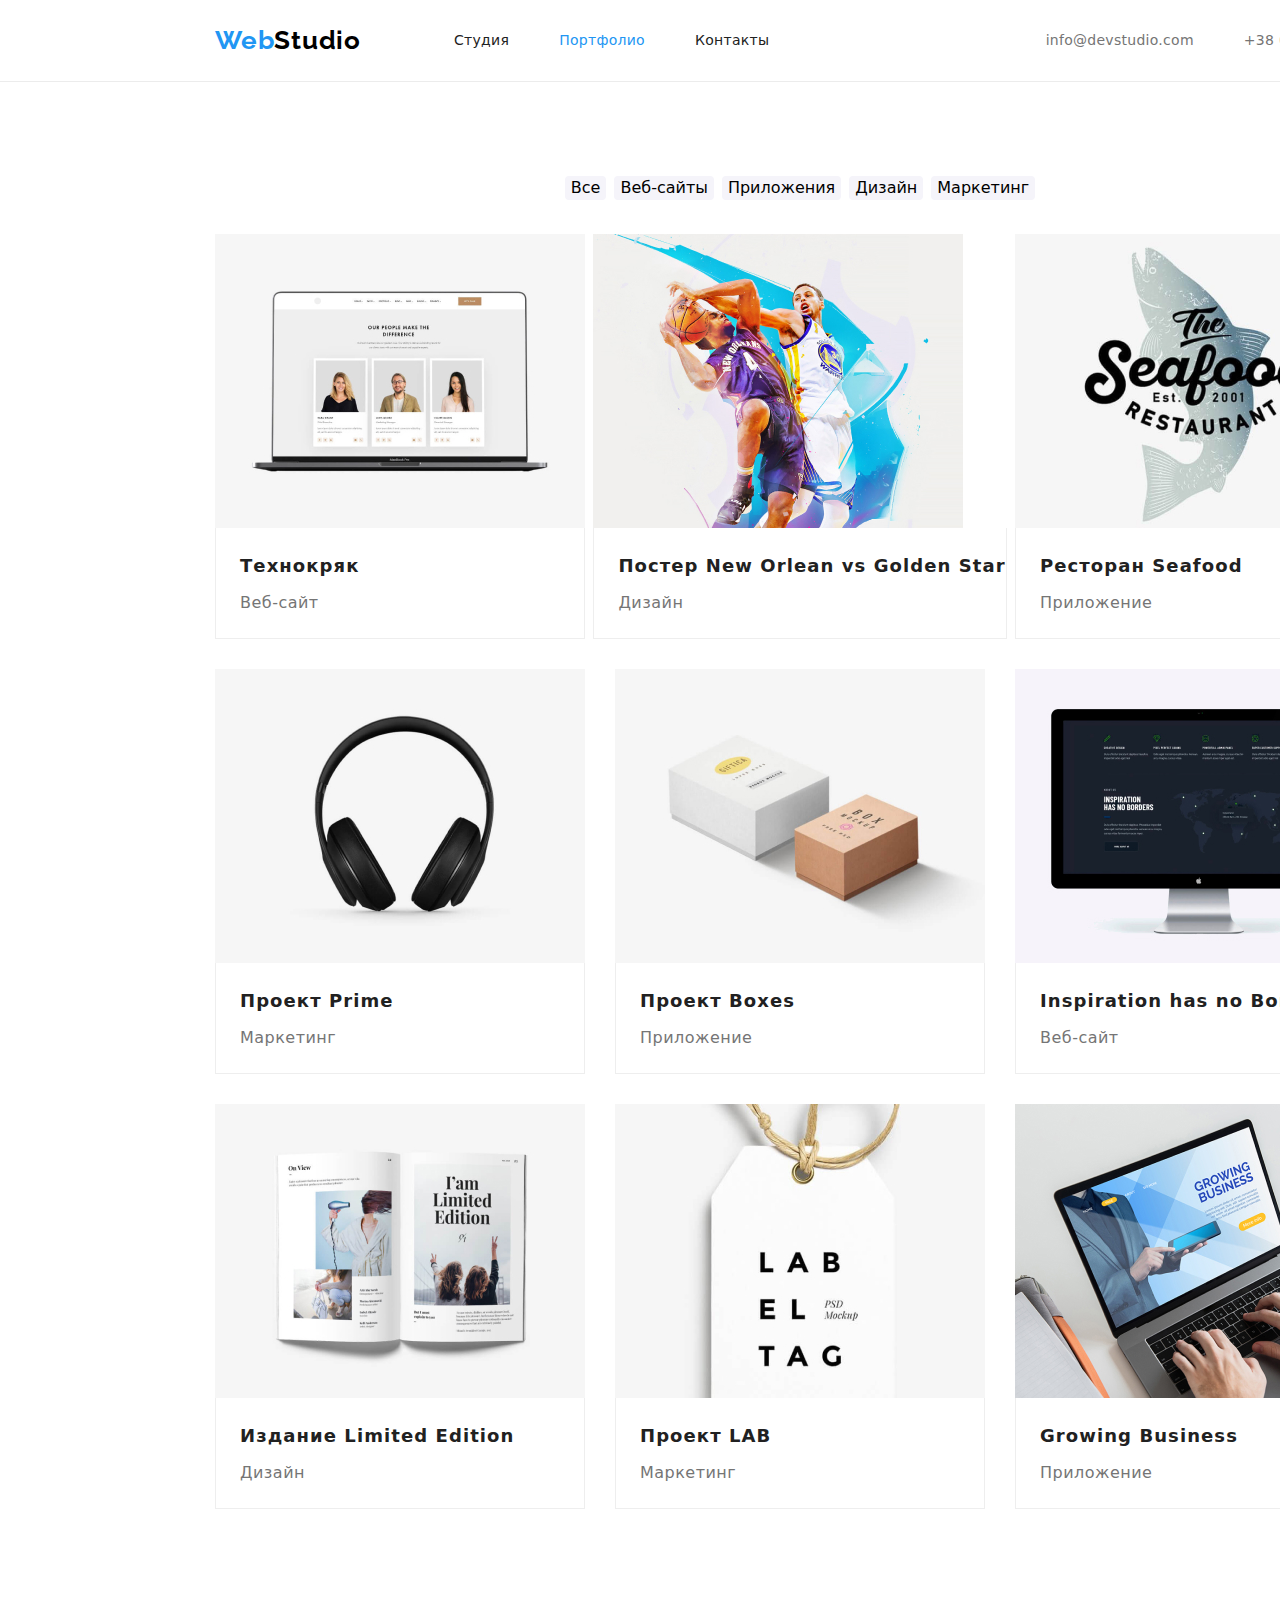
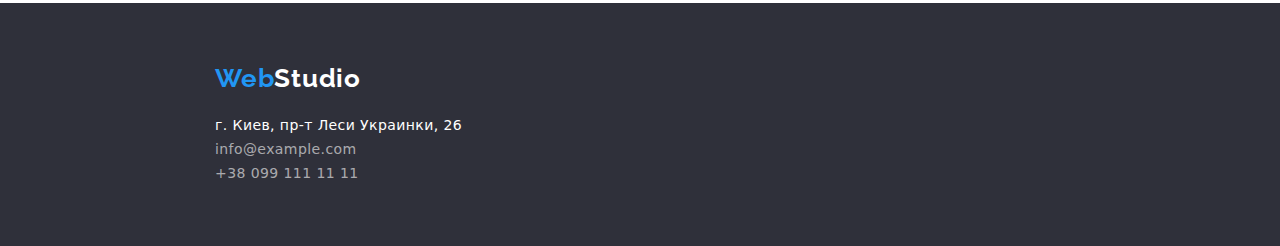
==== portfolio.html @ 0e43799f "Create portfolio.html" ====
<!DOCTYPE html>
<html lang="ru">
  <head>
    <meta charset="UTF-8" />
    <meta name="viewport" content="width-device-width, initial-scale=1.0" />
    <title>Студія</title>
    <link rel="stylesheet" href="./css/styles.css" />
    <link rel="preconnect" href="https://fonts.googleapis.com" />
    <link rel="preconnect" href="https://fonts.gstatic.com" crossorigin />
    <link
      href="https://fonts.googleapis.com/css2?family=Raleway:wght@700&family=Roboto:wght@400;500;700;900&display=swap"
      rel="stylesheet"
    />
    <link
      rel="stylesheet"
      href="https://cdnjs.cloudflare.com/ajax/libs/modern-normalize/1.1.0/modern-normalize.min.css"
    />
  </head>
  <body class="body">
    <!-- Section header -->
    <header class="header line">
      <div class="container header-container">
        <nav class="header-nav">
          <!-- Секція Меню навігації -->

          <a class="header-logo link" href="./index.html"
            >Web<span class="header-logo-part2">Studio</span></a
          >
          <ul class="header-list list">
            <li>
              <a class="header-list-item header-link link" href="./index.html">Студия</a>
            </li>
            <li>
              <a class="header-list-item header-link link-portfolio-cl link" href="./portfolio.html"
                >Портфолио</a
              >
            </li>
            <li>
              <a class="header-list-item header-link link" href="">Контакты</a>
            </li>
          </ul>
        </nav>
        <!-- Секція Меню навігації Контакти -->
        <div class="header-group">
          <ul class="header-list list">
            <li>
              <a class="header-link link-mail link" href="mailto:info@devstudio.com"
                >info@devstudio.com</a
              >
            </li>
            <li>
              <a class="header-link link-tel link" href="tel:+380961111111">+38 096 111 11 11</a>
            </li>
          </ul>
        </div>
      </div>
    </header>
    <!-- Секція Основна -->
    <main>
      <section class="portfolio">
        <div class="container portfolio-container">
          <h1 hidden>Портфолио</h1>
          <!-- Section filter -->
            <ul class="filter-list list">
              <li class="filter-list-item">
                <button class="filter-btn btn-all" type="button">Все</button>
              </li>
              <li class="filter-list-item">
                <button class="filter-btn" type="button">Веб-сайты</button>
              </li>
              <li class="filter-list-item">
                <button class="filter-btn" type="button">Приложения</button>
              </li>
              <li class="filter-list-item">
                <button class="filter-btn" type="button">Дизайн</button>
              </li>
              <li class="filter-list-item">
                <button class="filter-btn" type="button">Маркетинг</button>
              </li>
            </ul>
          </div>
      </section>
          <!-- Section Projects -->
      <section class="projects">
        <div class="container projects-container">
            <ul class="projects-list list">
              <li class="projects-list-items">
                <a class="project-link link" href="">
                  <img src="./images/portfolio-page/project1.jpg" alt="" width="370" height="294" />
                  <div class="projects-item-bottom">
                  <h3 class="projects-title">Технокряк</h3>
                  <p class="projects-category">Веб-сайт</p>
                  </div>
                </a>
              </li>
              <li class="projects-list-items">
                <a class="project-link link" href="">
                  <img src="./images/portfolio-page/project2.jpg" alt="" width="370" height="294" />
                  <div class="projects-item-bottom">
                  <h3 class="projects-title">Постер New Orlean vs Golden Star</h3>
                  <p class="projects-category">Дизайн</p>
                  </div>
                </a>
              </li>
              <li class="projects-list-items">
                <a class="project-link link" href="">
                  <img src="./images/portfolio-page/project3.jpg" alt="" width="370" height="294" />
                  <div class="projects-item-bottom">
                  <h3 class="projects-title">Ресторан Seafood</h3>
                  <p class="projects-category">Приложение</p>
                  </div>
                </a>
              </li>
              <li class="projects-list-items">
                <a class="project-link link" href="">
                  <img src="./images/portfolio-page/project4.jpg" alt="" width="370" height="294" />
                  <div class="projects-item-bottom">
                  <h3 class="projects-title">Проект Prime</h3>
                  <p class="projects-category">Маркетинг</p>
                  </div>
                </a>
              </li>
              <li class="projects-list-items">
                <a class="project-link link" href="">
                  <img src="./images/portfolio-page/project5.jpg" alt="" width="370" height="294" />
                  <div class="projects-item-bottom">
                  <h3 class="projects-title">Проект Boxes</h3>
                  <p class="projects-category">Приложение</p>
                  </div>
                </a>
              </li>
              <li class="projects-list-items">
                <a class="project-link link" href="">
                  <img src="./images/portfolio-page/project6.jpg" alt="" width="370" height="294" />
                  <div class="projects-item-bottom">
                  <h3 class="projects-title">Inspiration has no Borders</h3>
                  <p class="projects-category">Веб-сайт</p>
                  </div>
                </a>
              </li>
              <li class="projects-list-items">
                <a class="project-link link" href="">
                  <img src="./images/portfolio-page/project7.jpg" alt="" width="370" height="294" />
                  <div class="projects-item-bottom">
                  <h3 class="projects-title">Издание Limited Edition</h3>
                  <p class="projects-category">Дизайн</p>
                  </div>
                </a>
              </li>
              <li class="projects-list-items">
                <a class="project-link link" href="">
                  <img src="./images/portfolio-page/project8.jpg" alt="" width="370" height="294" />
                  <div class="projects-item-bottom">
                  <h3 class="projects-title">Проект LAB</h3>
                  <p class="projects-category">Маркетинг</p>
                  </div>
                </a>
              </li>
              <li class="projects-list-items">
                <a class="project-link link" href="">
                  <img src="./images/portfolio-page/project9.jpg" alt="" width="370" height="294" />
                  <div class="projects-item-bottom">
                  <h3 class="projects-title">Growing Business</h3>
                  <p class="projects-category">Приложение</p>
                  </div>
                </a>
              </li>
            </ul>
        </div>
      </section>
    </main>
    <!-- Секція Футер -->
    <footer class="footer">
      <div class="container footer-container">
        <a class="footer-logo link" href="./index.html"
          >Web<span class="footer-logo-part2">Studio</span></a
        >
        <address class="footer-address">
          <ul class="footer-list list">
            <li>
              <a
                class="footer-list-item footer-map link"
                href="https://goo.gl/maps/2WVePu2FKBnyKHRVA"
                target="_blank"
                rel="noopener nofollow noreferrer"
                >г. Киев, пр-т Леси Украинки, 26</a
              >
            </li>
            <li>
              <a class="footer-list-item footer-contacts link" href="mailto:info@example.com"
                >info@example.com</a
              >
            </li>
            <li>
              <a class="footer-list-item footer-contacts link" href="tel:+380991111111"
                >+38 099 111 11 11</a
              >
            </li>
          </ul>
        </address>
      </div>
    </footer>
  </body>
</html>
---- css/styles.css ----
:root {
  --brand-color: #2196f3;
  --txt-body-color: #212121;
  --txt-main-color: #ffffff;
  --txt-secondary-color: #757575;
  --background-color: #2f303a;
  --team-background-color: #f5f4fa;
}

body {
  margin: 0;
  font-family: 'Roboto', sans-serif;
  font-style: normal;
  font-size: 14px;
  color: var(--txt-body-color);
  width: 1600px;
  background-color: #e5e5e5;
}

h1,
h2,
h3,
h4,
p {
  margin: 0;
}

img {
  display: block;
  max-width: 100%;
  height: auto;
}
.container {
  margin-left: auto;
  margin-right: auto;
  width: 1200px;
  padding-left: 15px;
  padding-right: 15px;

  /* outline: 1px solid red; */
}
.link {
  text-decoration: none;
}

.list {
  list-style: none;
  margin: 0;
  padding: 0;
}
/* Section header */

.header {
  background-color: var(--txt-main-color);
}

.header-container {
  display: flex;
  flex-direction: row;
  align-items: center;

  padding-top: 25px;
  padding-bottom: 25px;
}

.line {
  width: auto;
  border-bottom: 1px solid #ECECEC;
}

.header-nav {
  display: flex;
  flex-direction: row;
  align-items: center;
}

.header-logo {
  font-family: 'Raleway';
  font-weight: 700;
  font-size: 26px;
  line-height: 31px;
  letter-spacing: 0.03em;

  color: var(--brand-color);

  margin-right: 93px;
}

.header-logo-part2 {
  color: black;
}

.header-list {
  display: flex;
  flex-direction: row;
  align-items: center;
}

.header-list-item {
  margin-right: 50px;
}

.header-link {
  font-weight: 500;
  line-height: 16px;
  letter-spacing: 0.02em;
  color: var(--txt-body-color);
  width: auto;
}

.link-studio-cl,
.link-portfolio-cl {
  color: var(--brand-color);
}

.header-group {
  margin-left: auto;
}

.link-tel {
  margin-left: 50px;
}

.link-mail,
.link-tel {
  color: var(--txt-secondary-color);
}

.link:hover,
.link:focus {
  color: var(--brand-color);
}

.header-main {
  background-color: var(--background-color);
}

.header-main-container {
  padding-top: 200px;
  padding-bottom: 200px;
}

.header-txt {
  font-weight: 900;
  font-size: 44px;
  line-height: 1.36;

  text-align: center;
  letter-spacing: 0.06em;
  text-transform: uppercase;

  color: var(--txt-main-color);
  width: 696px;
  margin-left: auto;
  margin-right: auto;
  margin-bottom: 30px;
}

.header-btn {
  background-color: var(--brand-color);
  box-shadow: 0px 4px 4px rgba(0, 0, 0, 0.15);
  border-radius: 4px;
  border: none;
  font-weight: 700;
  font-size: 16px;
  line-height: 1.88;
  display: flex;
  align-items: center;
  letter-spacing: 0.06em;
  cursor: pointer;
  color: var(--txt-main-color);
  align-items: center;
  margin-left: auto;
  margin-right: auto;
  padding: 10px 32px;
}

.header-btn:hover,
.header-btn:focus {
  background-color: #188ce8;
  border: none;
  cursor: pointer;
}

.features {
  letter-spacing: 0.03em;
  background-color: var(--txt-main-color);
}

.features-container {
  display: flex;
  flex-direction: row;
  align-items: center;
  padding-top: 94px;
  padding-bottom: 94px;
}

.features-list {
  display: flex;
  flex-direction: row;
  align-items: center;
}

.features-list-item:not(:last-child) {
  margin-right: 30px;
}

.features-title {
  font-weight: 700;
  line-height: 16px;
  text-transform: uppercase;
}

.features-txt {
  line-height: 1.71;
  color: var(--txt-secondary-color);
}

.our-work {
  background-color: var(--txt-main-color);
}

.our-work-container {
  padding-bottom: 94px;
}
.our-work-list {
  display: flex;
  flex-direction: row;
}

.our-team {
  background-color: var(--team-background-color);
}

.our-work-title {
  margin-bottom: 50px;
}

.title {
  font-weight: 700;
  font-size: 36px;
  line-height: 42px;
  text-align: center;
  letter-spacing: 0.03em;
}

.work-list-item:not(:last-child) {
margin-right: 30px;
}

.our-team-title {
  padding-top: 94px;
}

.team-list {
  font-size: 16px;
  line-height: 19px;
  /* identical to box height */
  letter-spacing: 0.03em;
  display: flex;
  flex-direction: row;
  align-items: center;
  margin-top: 50px;
  padding-bottom: 94px;
}

.team-list-item:not(:last-child) {
margin-right: 30px;

}

.team-mate {
background-color: var(--txt-main-color);
box-shadow: 0px 1px 3px rgba(0, 0, 0, 0.12), 0px 1px 1px rgba(0, 0, 0, 0.14), 0px 2px 1px rgba(0, 0, 0, 0.2);
  border-radius: 0px 0px 4px 4px;
}

.name {
  font-weight: 500;
  text-align: center;
  margin-top: 30px;
  margin-bottom: 10px;
}

.position {
  text-align: center;
  color: var(--txt-secondary-color);
}

.portfolio {
  background-color: var(--txt-main-color);
}

.portfolio-container {
  padding-top: 94px;
  padding-bottom: 34px;
}

.filter-list {
  display: block;
  margin-left: auto;
  margin-right: auto;
  display: flex;
  flex-direction: row;
  align-items: center;
  justify-content: center;
}

.filter-list-item:not(:last-child) {
  margin-right: 8px;
}

.filter-btn {
  background-color: #f5f4fa;
  border-radius: 4px;
  border: none;
  font-style: normal;
  font-weight: 500;
  font-size: 16px;
  line-height: 26px;
  line-height: 1.39;
  text-align: center;
  vertical-align: top;
  letter-spacing: 3%;
  cursor: pointer;
}

.filter-btn:hover,
.filter-btn:focus {
  background-color: var(--brand-color);
  color: var(--txt-main-color);
  /* shadow-middle */
  cursor: pointer;
}

.projects {
  background-color: var(--txt-main-color);
  padding-bottom: 94px;
}

.projects-list {
  display: flex;
  flex-wrap: wrap;
  justify-content: space-between;
  row-gap: 30px;
}

.projects-item-bottom  {
  border-right: 1px solid #EEEEEE;
  border-bottom: 1px solid #EEEEEE;
  border-left: 1px solid #EEEEEE;
}

.projects-title {
  font-weight: 700;
  font-size: 18px;
  line-height: 2;
  letter-spacing: 0.06em;
  color: var(--txt-body-color);
  padding-left: 24px;
  padding-top: 20px;
}

.projects-category {
  font-size: 16px;
  line-height: 1.88;
  letter-spacing: 0.03em;
  color: var(--txt-secondary-color);
  padding-left: 24px;
  padding-top: 4px;
  padding-bottom: 20px;
}

.footer {
  background-color: var(--background-color);
  font-size: 14px;
  line-height: 1.71;
  letter-spacing: 0.03em;
}

.footer-container {
  display: flex;
  flex-direction: column;
  align-items: flex-start;
}

.footer-logo {
  font-family: 'Raleway';
  font-weight: 700;
  font-size: 26px;
  line-height: 31px;
  letter-spacing: 0.03em;
  color: var(--brand-color);
margin-top: 60px;
margin-bottom: 20px;
}

.footer-logo-part2 {
  color: white;
}

.footer-address {
  margin-bottom: 60px;
}

.footer-map {
  font-style: normal;
  color: var(--txt-main-color);
}

.footer-contacts {
  font-style: normal;
  color: rgba(255, 255, 255, 0.6);
}

.footer-list-item:not(:last-child) {
  margin-bottom: 9px;
}
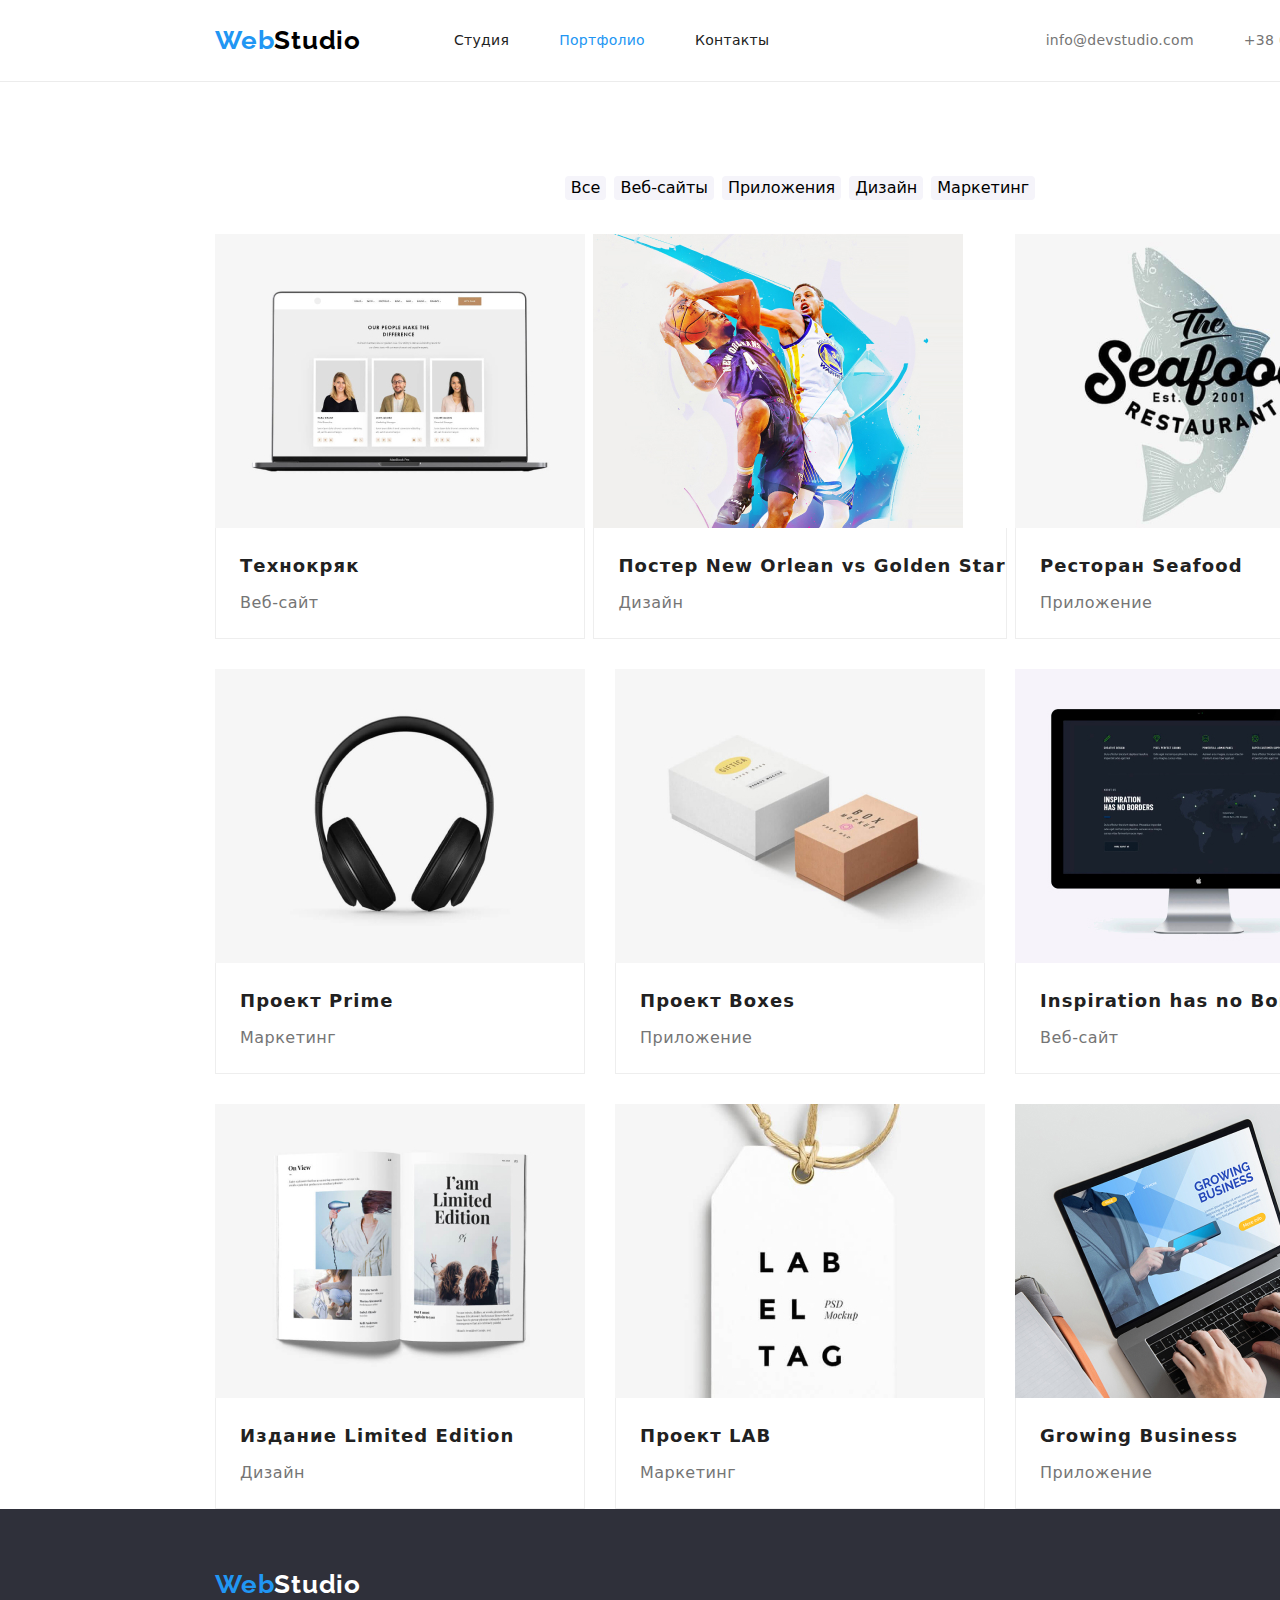
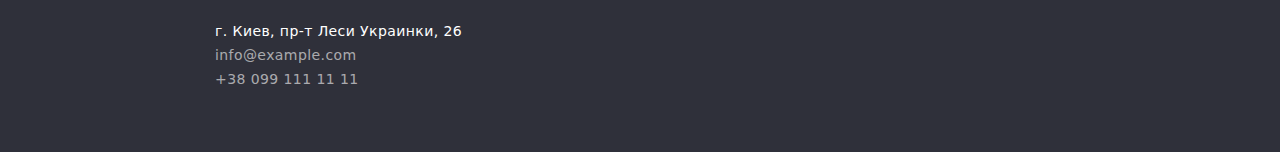
==== commit 1c28f549: "Update portfolio.html" ====
--- a/portfolio.html
+++ b/portfolio.html
@@ -27,16 +27,14 @@
             >Web<span class="header-logo-part2">Studio</span></a
           >
           <ul class="header-list list">
-            <li>
-              <a class="header-list-item header-link link" href="./index.html">Студия</a>
-            </li>
-            <li>
-              <a class="header-list-item header-link link-portfolio-cl link" href="./portfolio.html"
-                >Портфолио</a
-              >
-            </li>
-            <li>
-              <a class="header-list-item header-link link" href="">Контакты</a>
+            <li class="header-list-item">
+              <a class="header-link link" href="./index.html">Студия</a>
+            </li>
+            <li class="header-list-item">
+              <a class="header-link link-portfolio-cl link" href="./portfolio.html">Портфолио</a>
+            </li>
+            <li class="header-list-item">
+              <a class="header-link link" href="">Контакты</a>
             </li>
           </ul>
         </nav>
@@ -61,111 +59,109 @@
         <div class="container portfolio-container">
           <h1 hidden>Портфолио</h1>
           <!-- Section filter -->
-            <ul class="filter-list list">
-              <li class="filter-list-item">
-                <button class="filter-btn btn-all" type="button">Все</button>
-              </li>
-              <li class="filter-list-item">
-                <button class="filter-btn" type="button">Веб-сайты</button>
-              </li>
-              <li class="filter-list-item">
-                <button class="filter-btn" type="button">Приложения</button>
-              </li>
-              <li class="filter-list-item">
-                <button class="filter-btn" type="button">Дизайн</button>
-              </li>
-              <li class="filter-list-item">
-                <button class="filter-btn" type="button">Маркетинг</button>
-              </li>
-            </ul>
-          </div>
-      </section>
-          <!-- Section Projects -->
-      <section class="projects">
+          <ul class="filter-list list">
+            <li class="filter-list-item">
+              <button class="filter-btn btn-all" type="button">Все</button>
+            </li>
+            <li class="filter-list-item">
+              <button class="filter-btn" type="button">Веб-сайты</button>
+            </li>
+            <li class="filter-list-item">
+              <button class="filter-btn" type="button">Приложения</button>
+            </li>
+            <li class="filter-list-item">
+              <button class="filter-btn" type="button">Дизайн</button>
+            </li>
+            <li class="filter-list-item">
+              <button class="filter-btn" type="button">Маркетинг</button>
+            </li>
+          </ul>
+        </div>
+        <!-- Section Projects -->
         <div class="container projects-container">
-            <ul class="projects-list list">
-              <li class="projects-list-items">
-                <a class="project-link link" href="">
-                  <img src="./images/portfolio-page/project1.jpg" alt="" width="370" height="294" />
-                  <div class="projects-item-bottom">
+          <ul class="projects-list list">
+            <li class="projects-list-items">
+              <a class="project-link link" href="">
+                <img src="./images/portfolio-page/project1.jpg" alt="" width="370" height="294" />
+                <div class="projects-item-bottom">
                   <h3 class="projects-title">Технокряк</h3>
                   <p class="projects-category">Веб-сайт</p>
-                  </div>
-                </a>
-              </li>
-              <li class="projects-list-items">
-                <a class="project-link link" href="">
-                  <img src="./images/portfolio-page/project2.jpg" alt="" width="370" height="294" />
-                  <div class="projects-item-bottom">
+                </div>
+              </a>
+            </li>
+            <li class="projects-list-items">
+              <a class="project-link link" href="">
+                <img src="./images/portfolio-page/project2.jpg" alt="" width="370" height="294" />
+                <div class="projects-item-bottom">
                   <h3 class="projects-title">Постер New Orlean vs Golden Star</h3>
                   <p class="projects-category">Дизайн</p>
-                  </div>
-                </a>
-              </li>
-              <li class="projects-list-items">
-                <a class="project-link link" href="">
-                  <img src="./images/portfolio-page/project3.jpg" alt="" width="370" height="294" />
-                  <div class="projects-item-bottom">
+                </div>
+              </a>
+            </li>
+            <li class="projects-list-items">
+              <a class="project-link link" href="">
+                <img src="./images/portfolio-page/project3.jpg" alt="" width="370" height="294" />
+                <div class="projects-item-bottom">
                   <h3 class="projects-title">Ресторан Seafood</h3>
                   <p class="projects-category">Приложение</p>
-                  </div>
-                </a>
-              </li>
-              <li class="projects-list-items">
-                <a class="project-link link" href="">
-                  <img src="./images/portfolio-page/project4.jpg" alt="" width="370" height="294" />
-                  <div class="projects-item-bottom">
+                </div>
+              </a>
+            </li>
+            <li class="projects-list-items">
+              <a class="project-link link" href="">
+                <img src="./images/portfolio-page/project4.jpg" alt="" width="370" height="294" />
+                <div class="projects-item-bottom">
                   <h3 class="projects-title">Проект Prime</h3>
                   <p class="projects-category">Маркетинг</p>
-                  </div>
-                </a>
-              </li>
-              <li class="projects-list-items">
-                <a class="project-link link" href="">
-                  <img src="./images/portfolio-page/project5.jpg" alt="" width="370" height="294" />
-                  <div class="projects-item-bottom">
+                </div>
+              </a>
+            </li>
+            <li class="projects-list-items">
+              <a class="project-link link" href="">
+                <img src="./images/portfolio-page/project5.jpg" alt="" width="370" height="294" />
+                <div class="projects-item-bottom">
                   <h3 class="projects-title">Проект Boxes</h3>
                   <p class="projects-category">Приложение</p>
-                  </div>
-                </a>
-              </li>
-              <li class="projects-list-items">
-                <a class="project-link link" href="">
-                  <img src="./images/portfolio-page/project6.jpg" alt="" width="370" height="294" />
-                  <div class="projects-item-bottom">
+                </div>
+              </a>
+            </li>
+            <li class="projects-list-items">
+              <a class="project-link link" href="">
+                <img src="./images/portfolio-page/project6.jpg" alt="" width="370" height="294" />
+                <div class="projects-item-bottom">
                   <h3 class="projects-title">Inspiration has no Borders</h3>
                   <p class="projects-category">Веб-сайт</p>
-                  </div>
-                </a>
-              </li>
-              <li class="projects-list-items">
-                <a class="project-link link" href="">
-                  <img src="./images/portfolio-page/project7.jpg" alt="" width="370" height="294" />
-                  <div class="projects-item-bottom">
+                </div>
+              </a>
+            </li>
+            <li class="projects-list-items">
+              <a class="project-link link" href="">
+                <img src="./images/portfolio-page/project7.jpg" alt="" width="370" height="294" />
+                <div class="projects-item-bottom">
                   <h3 class="projects-title">Издание Limited Edition</h3>
                   <p class="projects-category">Дизайн</p>
-                  </div>
-                </a>
-              </li>
-              <li class="projects-list-items">
-                <a class="project-link link" href="">
-                  <img src="./images/portfolio-page/project8.jpg" alt="" width="370" height="294" />
-                  <div class="projects-item-bottom">
+                </div>
+              </a>
+            </li>
+            <li class="projects-list-items">
+              <a class="project-link link" href="">
+                <img src="./images/portfolio-page/project8.jpg" alt="" width="370" height="294" />
+                <div class="projects-item-bottom">
                   <h3 class="projects-title">Проект LAB</h3>
                   <p class="projects-category">Маркетинг</p>
-                  </div>
-                </a>
-              </li>
-              <li class="projects-list-items">
-                <a class="project-link link" href="">
-                  <img src="./images/portfolio-page/project9.jpg" alt="" width="370" height="294" />
-                  <div class="projects-item-bottom">
+                </div>
+              </a>
+            </li>
+            <li class="projects-list-items">
+              <a class="project-link link" href="">
+                <img src="./images/portfolio-page/project9.jpg" alt="" width="370" height="294" />
+                <div class="projects-item-bottom">
                   <h3 class="projects-title">Growing Business</h3>
                   <p class="projects-category">Приложение</p>
-                  </div>
-                </a>
-              </li>
-            </ul>
+                </div>
+              </a>
+            </li>
+          </ul>
         </div>
       </section>
     </main>
@@ -201,4 +197,4 @@
       </div>
     </footer>
   </body>
-</html>
+</html>